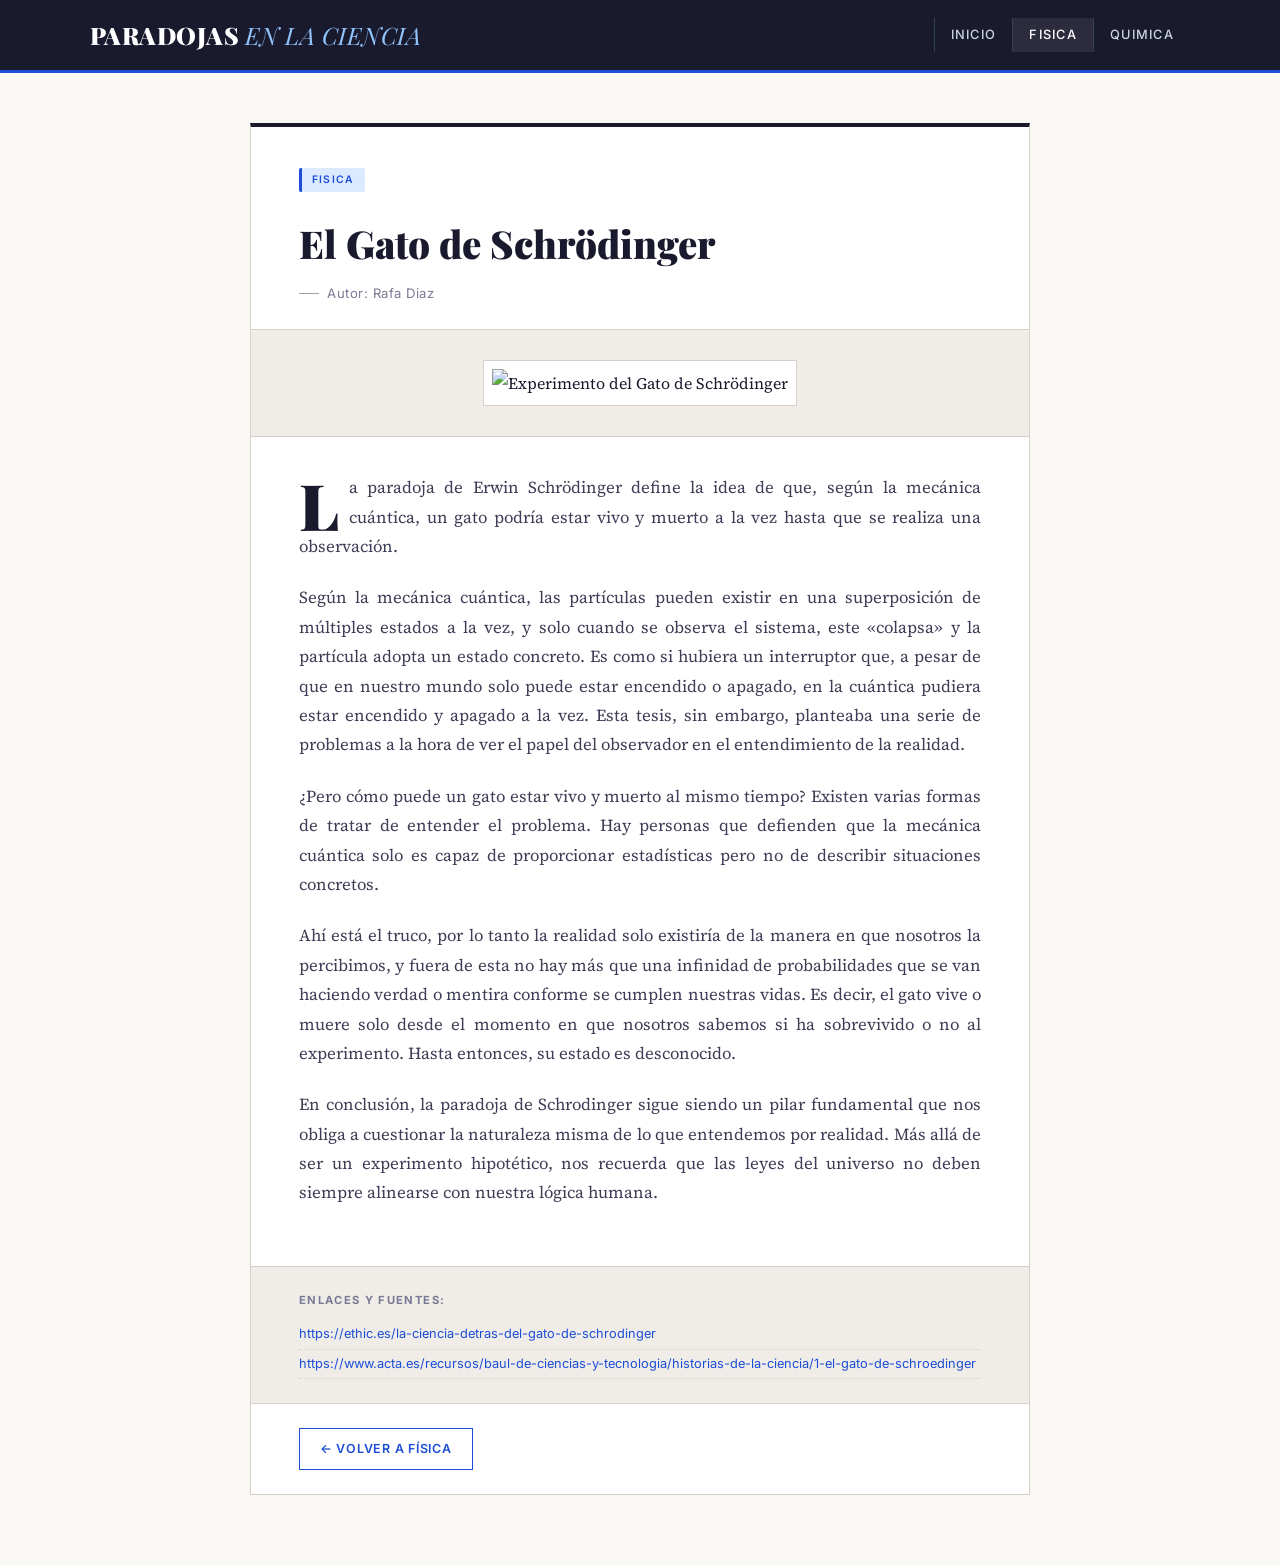
==== articulo-fisica.html @ 2fa0c40b "Add files via upload" ====
<!DOCTYPE html>
<html lang="es">
<head>
    <meta charset="UTF-8">
    <meta name="viewport" content="width=device-width, initial-scale=1.0">
    <title>El Gato de Schrödinger — Paradojas en la ciencia</title>
    <link rel="stylesheet" href="style.css">
</head>
<body>

    <header class="main-header">
        <div class="container header-flex">
            <div class="logo">
                <h1>Paradojas <span>en la ciencia</span></h1>
            </div>
            <nav class="main-nav">
                <ul>
                    <li><a href="index.html">Inicio</a></li>
                    <li><a href="fisica.html" class="nav-active">Fisica</a></li>
                    <li><a href="quimica.html">Quimica</a></li>
                </ul>
            </nav>
        </div>
    </header>

    <main class="container container-article">
        <article class="scientific-article">

            <header class="article-meta-header">
                <span class="badge label-fisica">Fisica</span>
                <h2>El Gato de Schrödinger</h2>
                <div class="author-info">
                    <span>Autor: Rafa Diaz</span>
                </div>
            </header>

            <div class="article-illustration">
                <img src="https://upload.wikimedia.org/wikipedia/commons/9/91/Schrodingers_cat.svg" alt="Experimento del Gato de Schrödinger">
            </div>

            <section class="article-text">
                <p>La paradoja de Erwin Schrödinger define la idea de que, según la mecánica cuántica, un gato podría estar vivo y muerto a la vez hasta que se realiza una observación.</p>
                <p>Según la mecánica cuántica, las partículas pueden existir en una superposición de múltiples estados a la vez, y solo cuando se observa el sistema, este «colapsa» y la partícula adopta un estado concreto. Es como si hubiera un interruptor que, a pesar de que en nuestro mundo solo puede estar encendido o apagado, en la cuántica pudiera estar encendido y apagado a la vez. Esta tesis, sin embargo, planteaba una serie de problemas a la hora de ver el papel del observador en el entendimiento de la realidad.</p>
                <p>¿Pero cómo puede un gato estar vivo y muerto al mismo tiempo? Existen varias formas de tratar de entender el problema. Hay personas que defienden que la mecánica cuántica solo es capaz de proporcionar estadísticas pero no de describir situaciones concretos.</p>
                <p>Ahí está el truco, por lo tanto la realidad solo existiría de la manera en que nosotros la percibimos, y fuera de esta no hay más que una infinidad de probabilidades que se van haciendo verdad o mentira conforme se cumplen nuestras vidas. Es decir, el gato vive o muere solo desde el momento en que nosotros sabemos si ha sobrevivido o no al experimento. Hasta entonces, su estado es desconocido.</p>
                <p>En conclusión, la paradoja de Schrodinger sigue siendo un pilar fundamental que nos obliga a cuestionar la naturaleza misma de lo que entendemos por realidad. Más allá de ser un experimento hipotético, nos recuerda que las leyes del universo no deben siempre alinearse con nuestra lógica humana.</p>
            </section>

            <footer class="article-sources">
                <h5>Enlaces y Fuentes:</h5>
                <ul>
                    <li><a href="https://ethic.es/la-ciencia-detras-del-gato-de-schrodinger" target="_blank">https://ethic.es/la-ciencia-detras-del-gato-de-schrodinger</a></li>
                    <li><a href="https://www.acta.es/recursos/baul-de-ciencias-y-tecnologia/historias-de-la-ciencia/1-el-gato-de-schroedinger" target="_blank">https://www.acta.es/recursos/baul-de-ciencias-y-tecnologia/historias-de-la-ciencia/1-el-gato-de-schroedinger</a></li>
                </ul>
            </footer>

            <div class="navigation-footer">
                <a href="fisica.html" class="btn-return btn-ret-fisica">&larr; Volver a Física</a>
            </div>

        </article>
    </main>

</body>
</html>
---- style.css ----
/* ==========================================================================
   PALETA: "Revista Científica"
   Fondo: Crema / Blanco papel (#faf8f5)
   Texto: Tinta profunda (#1a1a2e)
   Acento Física: Azul académico (#1d4ed8)
   Acento Química: Burdeos (#9f1239)
   Borde / Líneas: Gris cálido (#d6d0c8)
   ========================================================================== */

@import url('https://fonts.googleapis.com/css2?family=Playfair+Display:ital,wght@0,400;0,700;0,900;1,400&family=Source+Serif+4:ital,wght@0,300;0,400;0,600;1,300;1,400&family=Inter:wght@400;500;600&display=swap');

:root {
    --paper-bg: #faf8f5;
    --paper-alt: #f0ede8;
    --ink-deep: #1a1a2e;
    --ink-mid: #3d3d56;
    --ink-light: #7a7a94;
    --fisica-blue: #1d4ed8;
    --fisica-light: #dbeafe;
    --quimica-red: #9f1239;
    --quimica-light: #ffe4e6;
    --rule-color: #d6d0c8;
    --rule-dark: #a8a29e;
    --white: #ffffff;
}

* {
    margin: 0;
    padding: 0;
    box-sizing: border-box;
}

body {
    background-color: var(--paper-bg);
    color: var(--ink-deep);
    font-family: 'Source Serif 4', Georgia, serif;
    line-height: 1.75;
}

.container {
    width: 90%;
    max-width: 1100px;
    margin: 0 auto;
}

/* ── CABECERA ── */
.main-header {
    background-color: var(--ink-deep);
    position: sticky;
    top: 0;
    z-index: 100;
    padding: 0;
    border-bottom: 3px solid var(--fisica-blue);
}

.header-flex {
    display: flex;
    justify-content: space-between;
    align-items: center;
    padding: 14px 0;
}

.logo h1 {
    font-family: 'Playfair Display', serif;
    font-size: 1.5rem;
    font-weight: 900;
    color: var(--white);
    letter-spacing: 0.02em;
    text-transform: uppercase;
}

.logo h1 span {
    color: #93c5fd;
    font-style: italic;
    font-weight: 400;
}

.main-nav ul {
    display: flex;
    list-style: none;
    gap: 0;
}

.main-nav ul li a {
    color: #cbd5e1;
    text-decoration: none;
    font-family: 'Inter', sans-serif;
    font-size: 0.8rem;
    font-weight: 500;
    letter-spacing: 0.1em;
    text-transform: uppercase;
    padding: 6px 16px;
    border-left: 1px solid #334155;
    transition: color 0.2s, background-color 0.2s;
    display: block;
}

.main-nav ul li a:hover,
.main-nav ul li a.nav-active {
    color: var(--white);
    background-color: rgba(255,255,255,0.08);
}

/* ── HERO ── */
.hero-section {
    background-color: var(--ink-deep);
    padding: 70px 0 50px;
    text-align: center;
    border-bottom: 6px double var(--rule-dark);
}

.hero-section h2 {
    font-family: 'Playfair Display', serif;
    font-size: 3rem;
    font-weight: 900;
    color: var(--white);
    line-height: 1.2;
    margin-bottom: 18px;
    letter-spacing: -0.01em;
}

.hero-tagline {
    font-family: 'Source Serif 4', serif;
    font-size: 1.05rem;
    font-style: italic;
    color: #94a3b8;
    max-width: 620px;
    margin: 0 auto 30px;
}

.hero-rule {
    display: flex;
    align-items: center;
    justify-content: center;
    gap: 12px;
    color: #475569;
    font-family: 'Inter', sans-serif;
    font-size: 0.7rem;
    letter-spacing: 0.15em;
    text-transform: uppercase;
}

.hero-rule::before,
.hero-rule::after {
    content: '';
    display: block;
    width: 60px;
    height: 1px;
    background-color: #475569;
}

/* ── GRID PRINCIPAL ── */
.grid-sections {
    display: grid;
    grid-template-columns: 1fr 1fr;
    gap: 0;
    margin: 50px 0 60px;
    border: 1px solid var(--rule-color);
}

/* ── TARJETAS ── */
.card-topic {
    padding: 35px 35px 30px;
    position: relative;
    background-color: var(--white);
    transition: background-color 0.2s;
}

.card-topic:first-child {
    border-right: 1px solid var(--rule-color);
}

.card-topic:hover {
    background-color: var(--paper-bg);
}

.badge {
    display: inline-block;
    padding: 3px 10px;
    border-radius: 2px;
    font-family: 'Inter', sans-serif;
    font-size: 0.65rem;
    font-weight: 600;
    letter-spacing: 0.12em;
    text-transform: uppercase;
    margin-bottom: 14px;
}

.label-fisica {
    background-color: var(--fisica-light);
    color: var(--fisica-blue);
    border-left: 3px solid var(--fisica-blue);
}

.label-quimica {
    background-color: var(--quimica-light);
    color: var(--quimica-red);
    border-left: 3px solid var(--quimica-red);
}

.card-body h3 {
    font-family: 'Playfair Display', serif;
    font-size: 1.55rem;
    font-weight: 700;
    line-height: 1.25;
    margin-bottom: 8px;
    color: var(--ink-deep);
}

.author-tag {
    font-family: 'Inter', sans-serif;
    font-size: 0.78rem;
    color: var(--ink-light);
    margin-bottom: 14px;
    letter-spacing: 0.03em;
}

.card-body > p {
    font-size: 0.95rem;
    color: var(--ink-mid);
    margin-bottom: 24px;
}

.featured-link-box {
    border-top: 1px solid var(--rule-color);
    padding-top: 16px;
}

.link-btn {
    font-family: 'Inter', sans-serif;
    font-size: 0.8rem;
    font-weight: 600;
    letter-spacing: 0.04em;
    text-decoration: none;
    text-transform: uppercase;
    transition: letter-spacing 0.2s;
}

.link-btn:hover {
    letter-spacing: 0.08em;
}

.btn-fisica { color: var(--fisica-blue); }
.btn-quimica { color: var(--quimica-red); }

/* ── PIE DE PÁGINA ── */
.main-footer {
    text-align: center;
    padding: 28px 0;
    border-top: 3px double var(--rule-dark);
    background-color: var(--ink-deep);
    color: #64748b;
    font-family: 'Inter', sans-serif;
    font-size: 0.78rem;
    letter-spacing: 0.06em;
    text-transform: uppercase;
}

/* ── ARTÍCULO ── */
.container-article {
    max-width: 780px;
    margin-top: 50px;
    margin-bottom: 70px;
}

.scientific-article {
    background-color: var(--white);
    border: 1px solid var(--rule-color);
    border-top: 4px solid var(--ink-deep);
}

.article-meta-header {
    padding: 36px 48px 24px;
    border-bottom: 1px solid var(--rule-color);
}

.article-meta-header h2 {
    font-family: 'Playfair Display', serif;
    font-size: 2.4rem;
    font-weight: 900;
    line-height: 1.2;
    margin: 14px 0 16px;
    color: var(--ink-deep);
}

.author-info {
    font-family: 'Inter', sans-serif;
    font-size: 0.82rem;
    color: var(--ink-light);
    letter-spacing: 0.04em;
    display: flex;
    align-items: center;
    gap: 8px;
}

.author-info::before {
    content: '';
    display: inline-block;
    width: 20px;
    height: 1px;
    background-color: var(--rule-dark);
}

.article-illustration {
    background-color: var(--paper-alt);
    border-bottom: 1px solid var(--rule-color);
    padding: 30px 48px;
    text-align: center;
}

.article-illustration img {
    max-width: 480px;
    width: 100%;
    height: auto;
    border: 1px solid var(--rule-color);
    background-color: var(--white);
    padding: 8px;
}

.article-text {
    padding: 36px 48px;
    columns: 1;
}

.article-text p {
    font-size: 1.05rem;
    color: var(--ink-mid);
    margin-bottom: 22px;
    text-align: justify;
    hyphens: auto;
}

.article-text p:first-child::first-letter {
    font-family: 'Playfair Display', serif;
    font-size: 4rem;
    font-weight: 900;
    float: left;
    line-height: 0.8;
    margin: 6px 10px 0 0;
    color: var(--ink-deep);
}

.article-list {
    margin: 0 0 22px 20px;
    color: var(--ink-mid);
    font-size: 1.05rem;
    line-height: 1.75;
}

.article-list li {
    margin-bottom: 8px;
}

.article-sources {
    margin: 0;
    border-top: 1px solid var(--rule-color);
    background-color: var(--paper-alt);
    padding: 24px 48px;
}

.article-sources h5 {
    font-family: 'Inter', sans-serif;
    font-size: 0.7rem;
    letter-spacing: 0.12em;
    text-transform: uppercase;
    color: var(--ink-light);
    margin-bottom: 10px;
}

.article-sources ul {
    list-style: none;
    padding: 0;
}

.article-sources ul li {
    font-family: 'Inter', sans-serif;
    font-size: 0.8rem;
    color: var(--ink-light);
    padding: 3px 0;
    border-bottom: 1px dotted var(--rule-color);
}

.article-sources ul li a {
    color: var(--fisica-blue);
    text-decoration: none;
    word-break: break-all;
}

.article-sources ul li a:hover {
    text-decoration: underline;
}

.navigation-footer {
    padding: 24px 48px;
    border-top: 1px solid var(--rule-color);
}

.btn-return {
    display: inline-block;
    padding: 9px 20px;
    text-decoration: none;
    font-family: 'Inter', sans-serif;
    font-size: 0.78rem;
    font-weight: 600;
    letter-spacing: 0.06em;
    text-transform: uppercase;
    transition: background-color 0.2s, color 0.2s;
}

.btn-ret-fisica {
    border: 1px solid var(--fisica-blue);
    color: var(--fisica-blue);
}
.btn-ret-fisica:hover {
    background-color: var(--fisica-blue);
    color: var(--white);
}

.btn-ret-quimica {
    border: 1px solid var(--quimica-red);
    color: var(--quimica-red);
}
.btn-ret-quimica:hover {
    background-color: var(--quimica-red);
    color: var(--white);
}

/* ── RESPONSIVE ── */
@media (max-width: 768px) {
    .grid-sections {
        grid-template-columns: 1fr;
    }
    .card-topic:first-child {
        border-right: none;
        border-bottom: 1px solid var(--rule-color);
    }
    .header-flex {
        flex-direction: column;
        gap: 12px;
        padding: 14px 0;
    }
    .hero-section h2 {
        font-size: 2rem;
    }
    .article-meta-header,
    .article-illustration,
    .article-text,
    .article-sources,
    .navigation-footer {
        padding-left: 22px;
        padding-right: 22px;
    }
    .article-meta-header h2 {
        font-size: 1.8rem;
    }
}
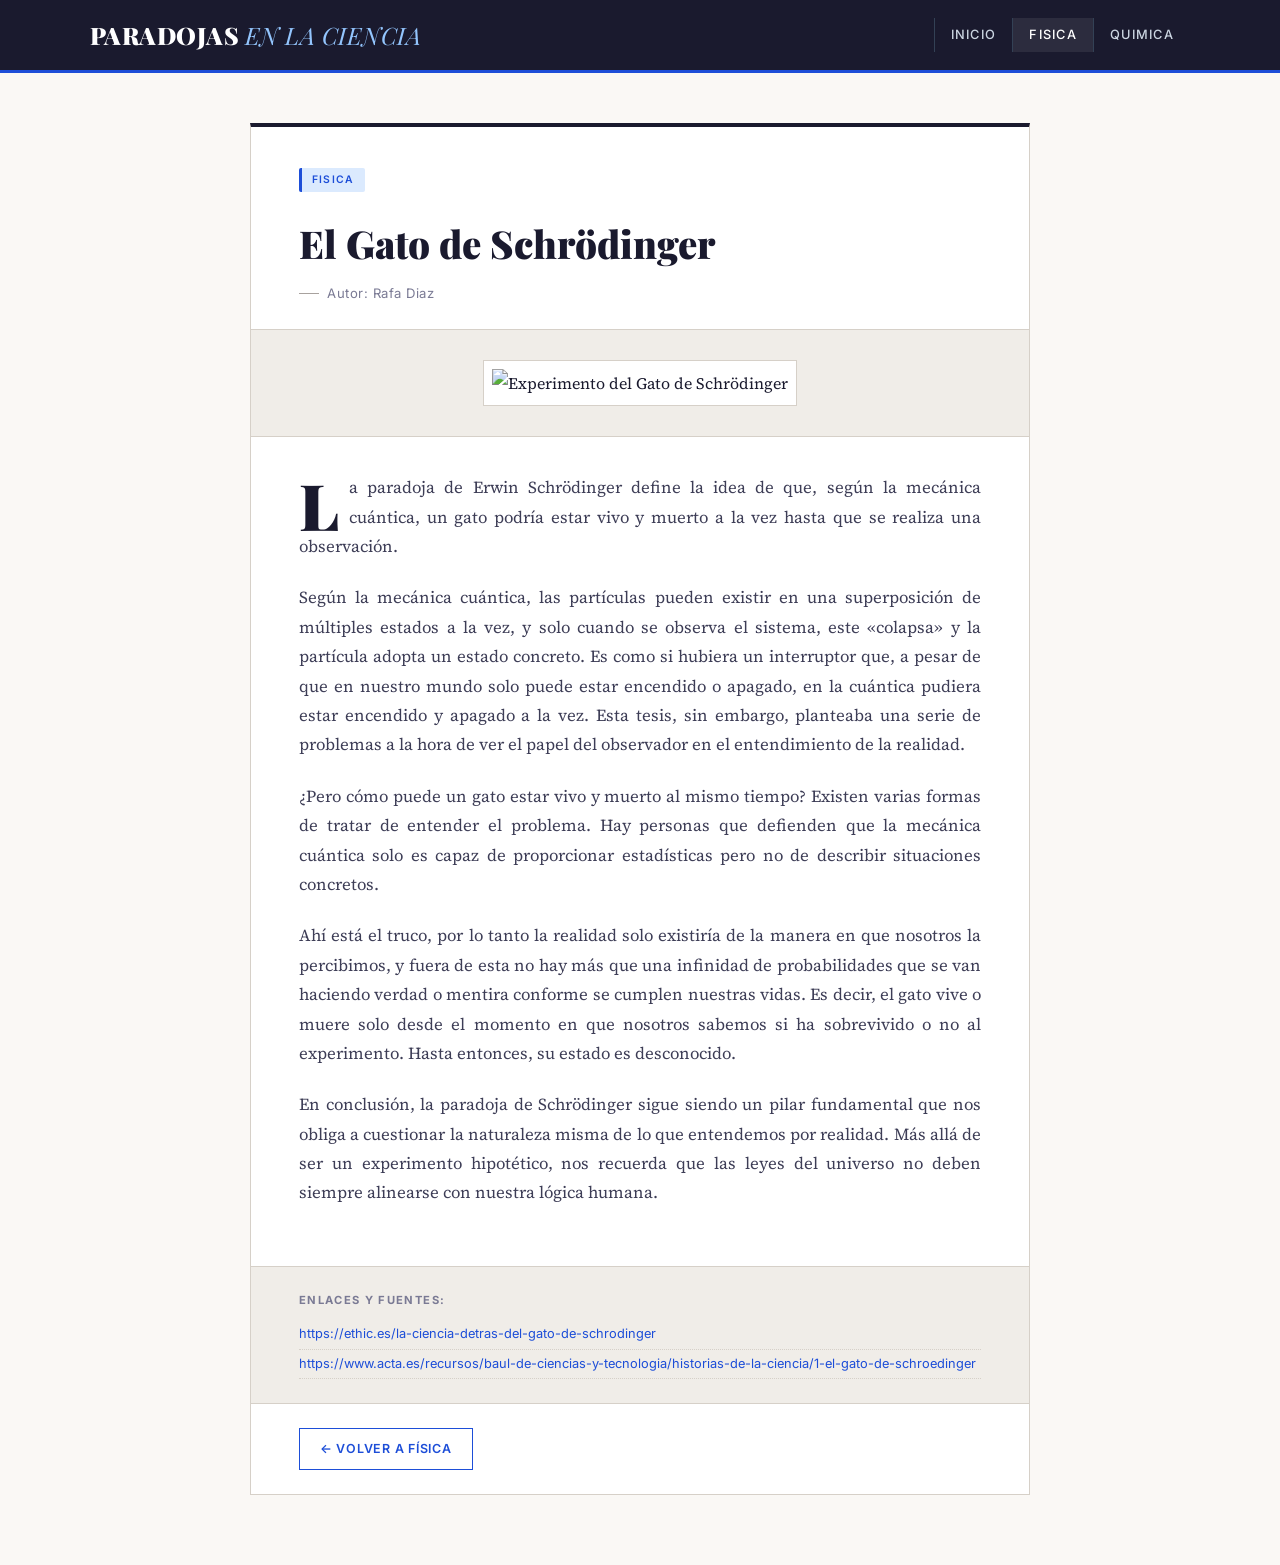
==== commit 013e73ad: "Update articulo-fisica.html" ====
--- a/articulo-fisica.html
+++ b/articulo-fisica.html
@@ -43,7 +43,7 @@
                 <p>Según la mecánica cuántica, las partículas pueden existir en una superposición de múltiples estados a la vez, y solo cuando se observa el sistema, este «colapsa» y la partícula adopta un estado concreto. Es como si hubiera un interruptor que, a pesar de que en nuestro mundo solo puede estar encendido o apagado, en la cuántica pudiera estar encendido y apagado a la vez. Esta tesis, sin embargo, planteaba una serie de problemas a la hora de ver el papel del observador en el entendimiento de la realidad.</p>
                 <p>¿Pero cómo puede un gato estar vivo y muerto al mismo tiempo? Existen varias formas de tratar de entender el problema. Hay personas que defienden que la mecánica cuántica solo es capaz de proporcionar estadísticas pero no de describir situaciones concretos.</p>
                 <p>Ahí está el truco, por lo tanto la realidad solo existiría de la manera en que nosotros la percibimos, y fuera de esta no hay más que una infinidad de probabilidades que se van haciendo verdad o mentira conforme se cumplen nuestras vidas. Es decir, el gato vive o muere solo desde el momento en que nosotros sabemos si ha sobrevivido o no al experimento. Hasta entonces, su estado es desconocido.</p>
-                <p>En conclusión, la paradoja de Schrodinger sigue siendo un pilar fundamental que nos obliga a cuestionar la naturaleza misma de lo que entendemos por realidad. Más allá de ser un experimento hipotético, nos recuerda que las leyes del universo no deben siempre alinearse con nuestra lógica humana.</p>
+                <p>En conclusión, la paradoja de Schrödinger sigue siendo un pilar fundamental que nos obliga a cuestionar la naturaleza misma de lo que entendemos por realidad. Más allá de ser un experimento hipotético, nos recuerda que las leyes del universo no deben siempre alinearse con nuestra lógica humana.</p>
             </section>
 
             <footer class="article-sources">
@@ -62,4 +62,4 @@
     </main>
 
 </body>
-</html>+</html>
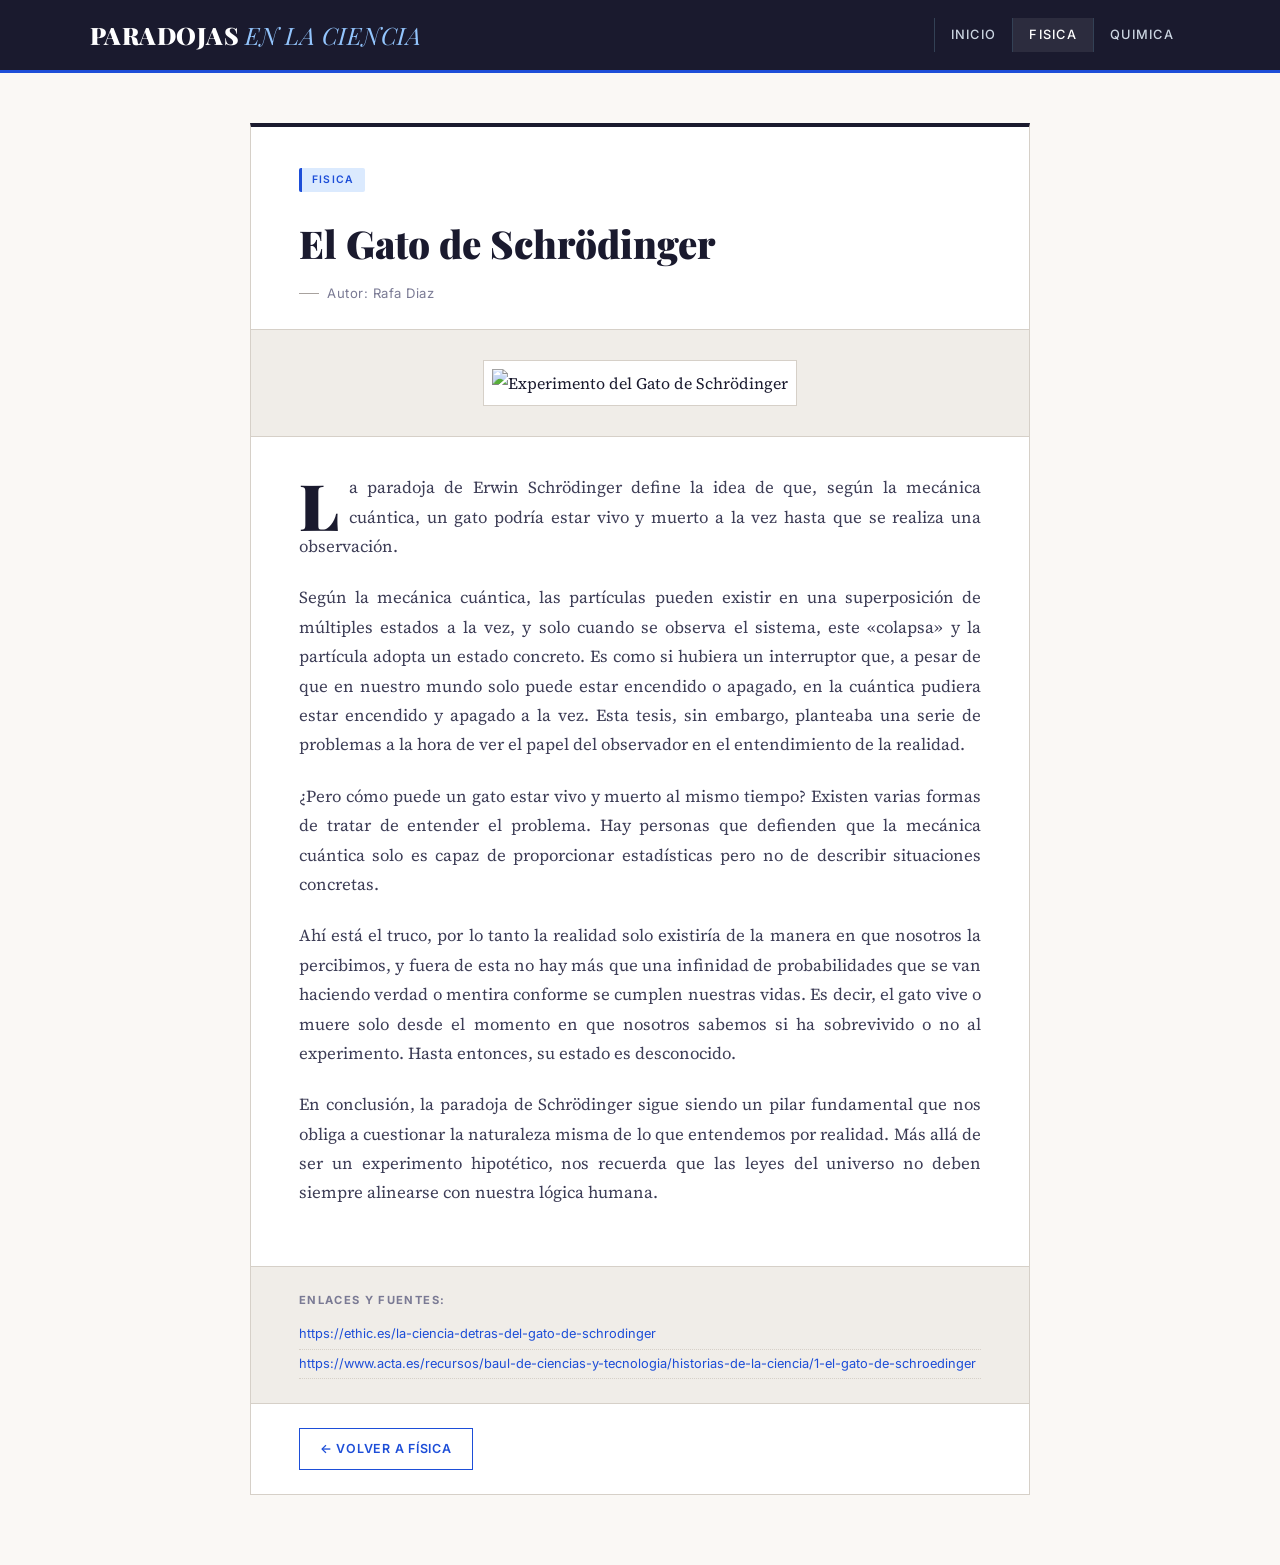
==== commit f18f6c7c: "Update articulo-fisica.html" ====
--- a/articulo-fisica.html
+++ b/articulo-fisica.html
@@ -41,7 +41,7 @@
             <section class="article-text">
                 <p>La paradoja de Erwin Schrödinger define la idea de que, según la mecánica cuántica, un gato podría estar vivo y muerto a la vez hasta que se realiza una observación.</p>
                 <p>Según la mecánica cuántica, las partículas pueden existir en una superposición de múltiples estados a la vez, y solo cuando se observa el sistema, este «colapsa» y la partícula adopta un estado concreto. Es como si hubiera un interruptor que, a pesar de que en nuestro mundo solo puede estar encendido o apagado, en la cuántica pudiera estar encendido y apagado a la vez. Esta tesis, sin embargo, planteaba una serie de problemas a la hora de ver el papel del observador en el entendimiento de la realidad.</p>
-                <p>¿Pero cómo puede un gato estar vivo y muerto al mismo tiempo? Existen varias formas de tratar de entender el problema. Hay personas que defienden que la mecánica cuántica solo es capaz de proporcionar estadísticas pero no de describir situaciones concretos.</p>
+                <p>¿Pero cómo puede un gato estar vivo y muerto al mismo tiempo? Existen varias formas de tratar de entender el problema. Hay personas que defienden que la mecánica cuántica solo es capaz de proporcionar estadísticas pero no de describir situaciones concretas.</p>
                 <p>Ahí está el truco, por lo tanto la realidad solo existiría de la manera en que nosotros la percibimos, y fuera de esta no hay más que una infinidad de probabilidades que se van haciendo verdad o mentira conforme se cumplen nuestras vidas. Es decir, el gato vive o muere solo desde el momento en que nosotros sabemos si ha sobrevivido o no al experimento. Hasta entonces, su estado es desconocido.</p>
                 <p>En conclusión, la paradoja de Schrödinger sigue siendo un pilar fundamental que nos obliga a cuestionar la naturaleza misma de lo que entendemos por realidad. Más allá de ser un experimento hipotético, nos recuerda que las leyes del universo no deben siempre alinearse con nuestra lógica humana.</p>
             </section>
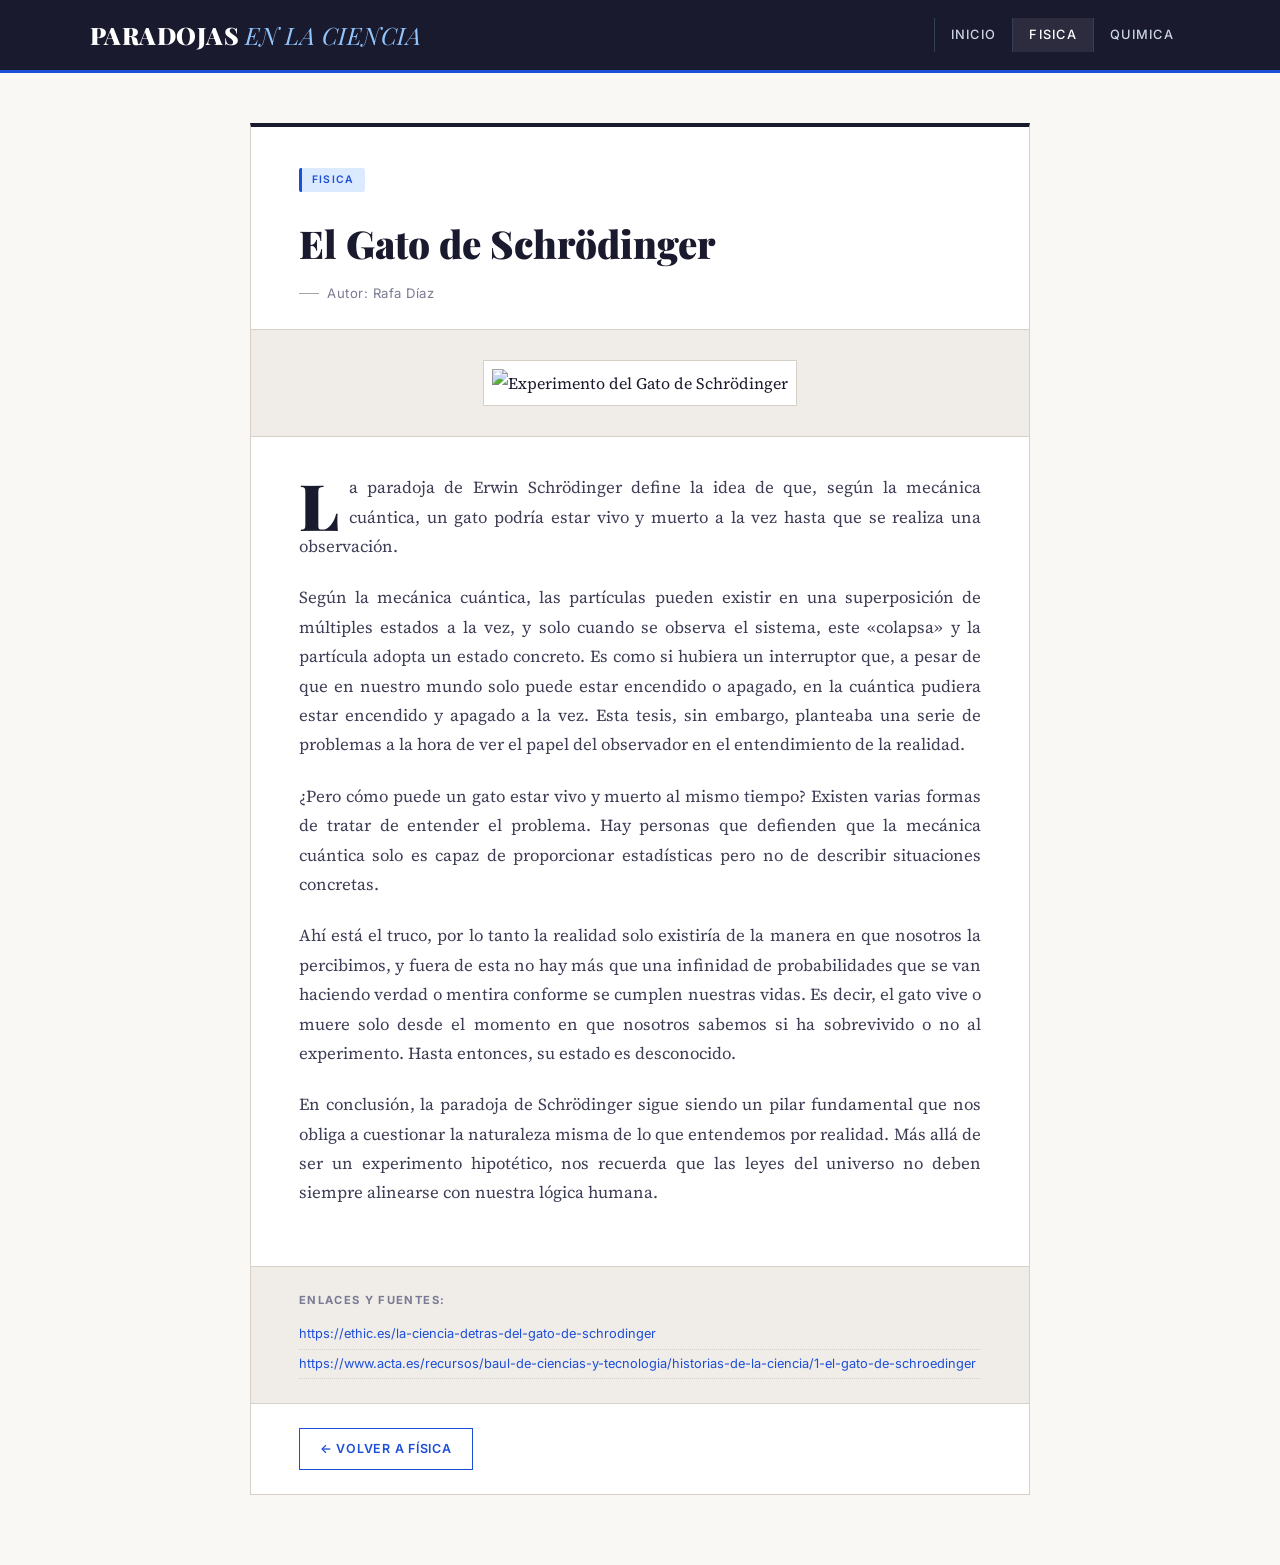
==== commit 352855b6: "Update articulo-fisica.html" ====
--- a/articulo-fisica.html
+++ b/articulo-fisica.html
@@ -30,7 +30,7 @@
                 <span class="badge label-fisica">Fisica</span>
                 <h2>El Gato de Schrödinger</h2>
                 <div class="author-info">
-                    <span>Autor: Rafa Diaz</span>
+                    <span>Autor: Rafa Díaz</span>
                 </div>
             </header>
 
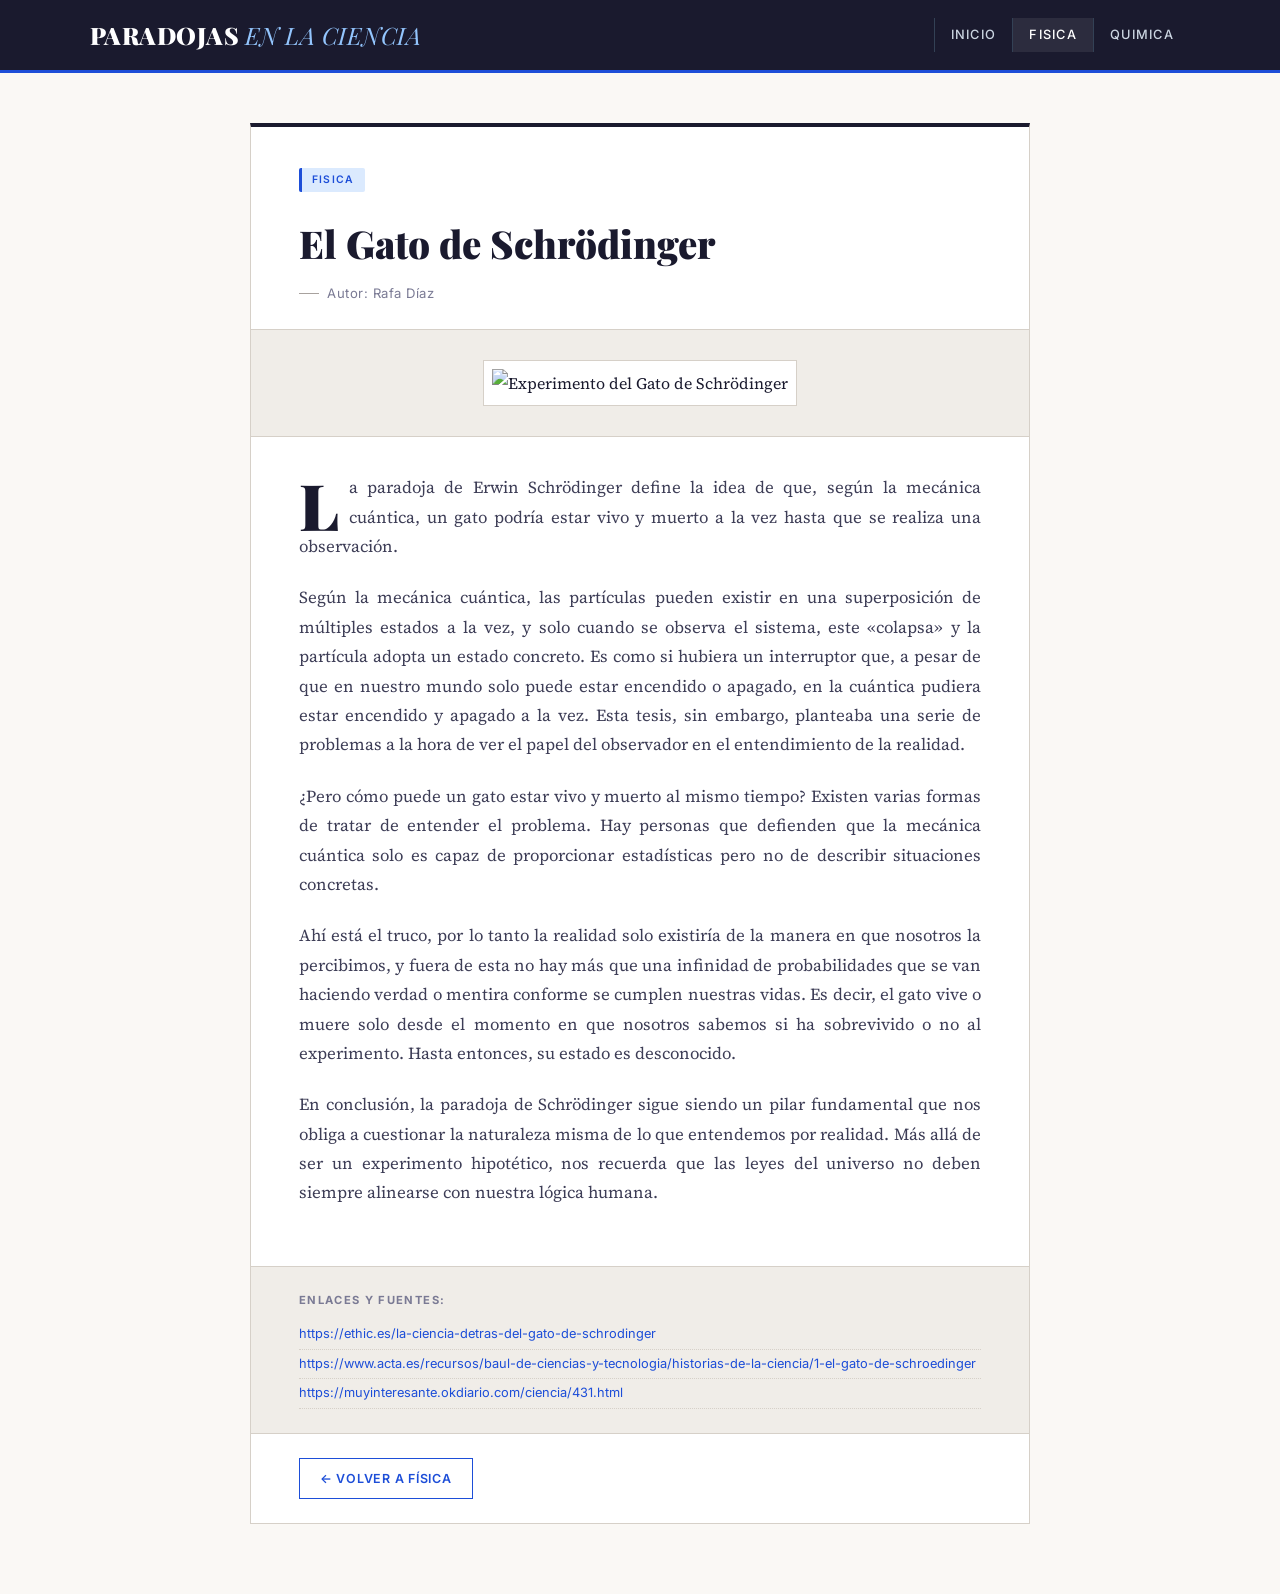
==== commit 19e80928: "Update articulo-fisica.html" ====
--- a/articulo-fisica.html
+++ b/articulo-fisica.html
@@ -51,6 +51,7 @@
                 <ul>
                     <li><a href="https://ethic.es/la-ciencia-detras-del-gato-de-schrodinger" target="_blank">https://ethic.es/la-ciencia-detras-del-gato-de-schrodinger</a></li>
                     <li><a href="https://www.acta.es/recursos/baul-de-ciencias-y-tecnologia/historias-de-la-ciencia/1-el-gato-de-schroedinger" target="_blank">https://www.acta.es/recursos/baul-de-ciencias-y-tecnologia/historias-de-la-ciencia/1-el-gato-de-schroedinger</a></li>
+                    <li><a href="https://muyinteresante.okdiario.com/ciencia/431.html" target="_blank">https://muyinteresante.okdiario.com/ciencia/431.html</a></li>
                 </ul>
             </footer>
 
